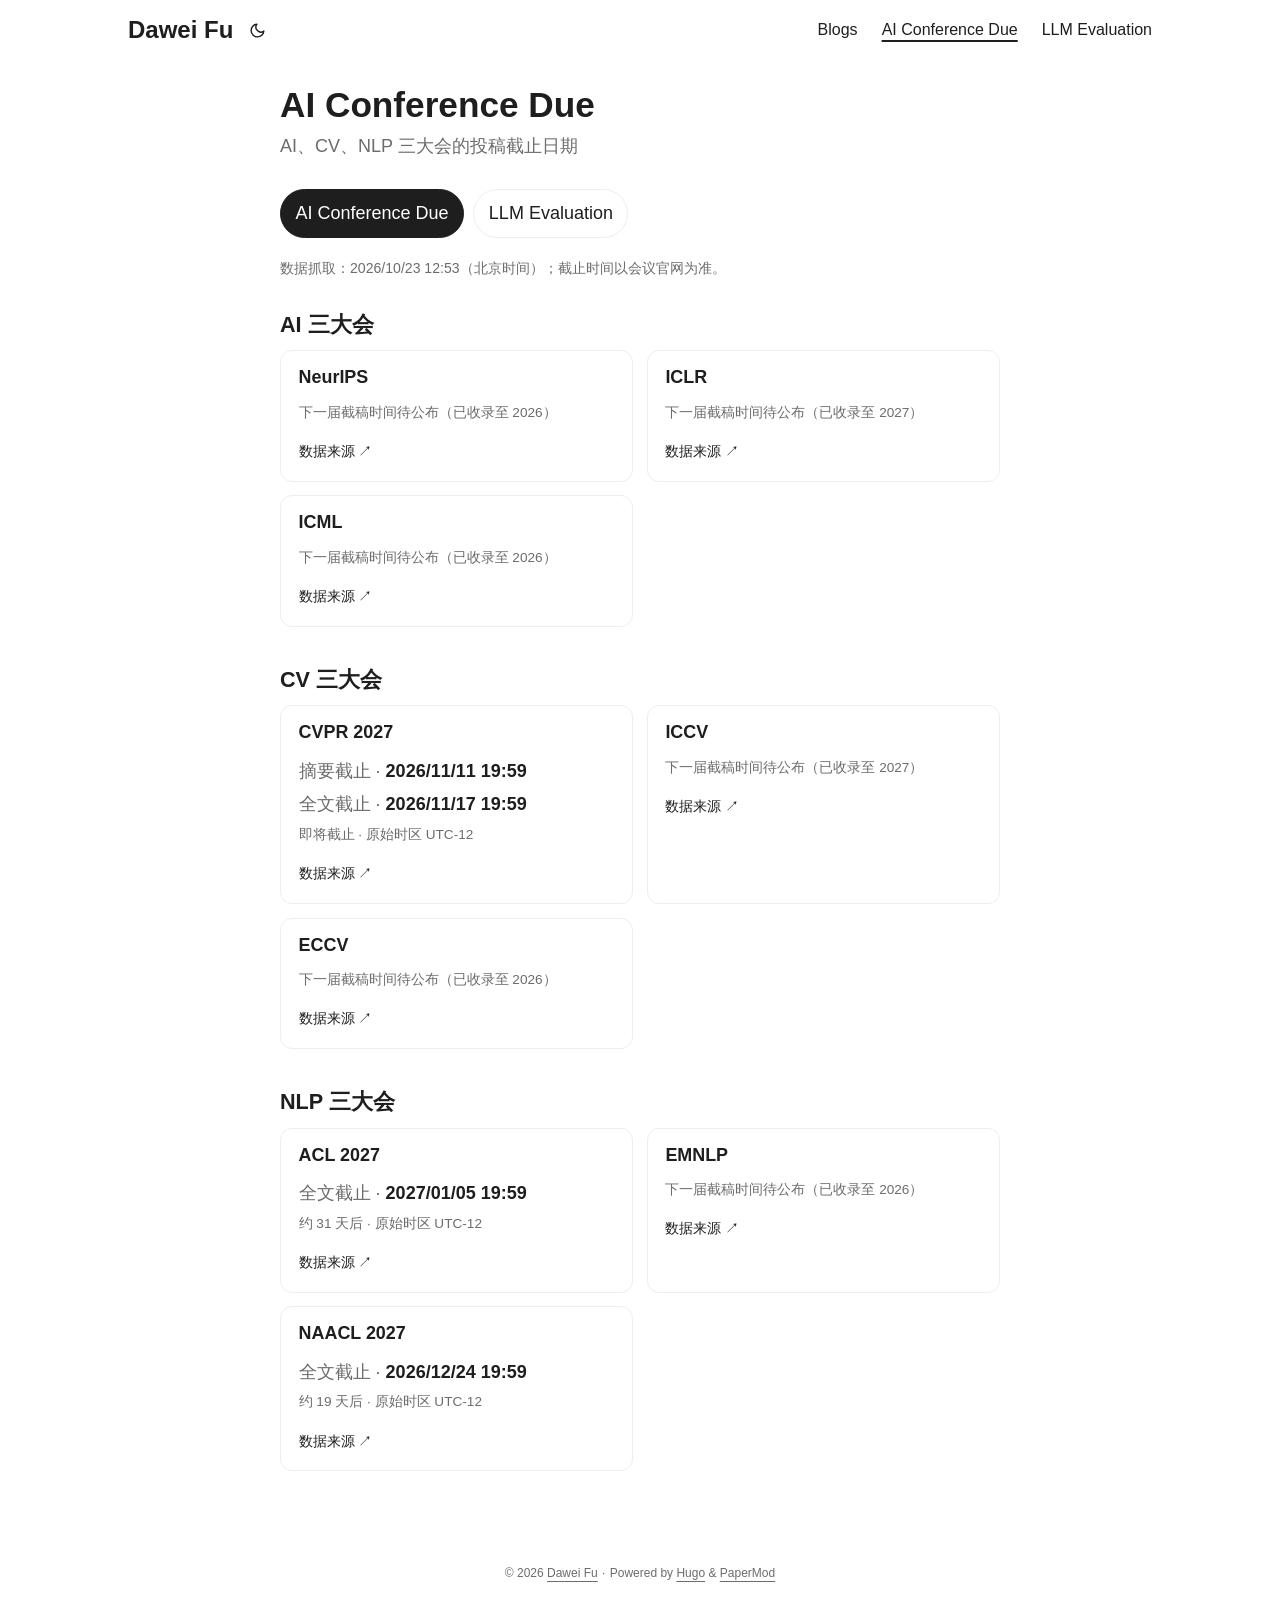
==== ai-conference-due/index.html @ fd36a6df "Add conference deadlines and LLM evaluation dashboards" ====
<!doctype html><html lang=en dir=auto data-theme=auto><head><meta charset=utf-8><meta http-equiv=X-UA-Compatible content="IE=edge"><meta name=viewport content="width=device-width,initial-scale=1,shrink-to-fit=no"><meta name=robots content="index, follow"><title>AI Conference Due | Dawei Fu</title><meta name=keywords content><meta name=description content="AI、CV、NLP 三大会的投稿截止日期"><meta name=author content="Dawei Fu"><link rel=canonical href=https://PKUfudawei.github.io/ai-conference-due/><link crossorigin=anonymous href=/assets/css/stylesheet.d0e9a8d10036d8278cde99081a6942701c24ea06ce4db6581960a3df1e7b24b6.css integrity="sha256-0Omo0QA22CeM3pkIGmlCcBwk6gbOTbZYGWCj3x57JLY=" rel="preload stylesheet" as=style><link rel=icon href=https://PKUfudawei.github.io/favicon.ico><link rel=icon type=image/png sizes=16x16 href=https://PKUfudawei.github.io/favicon-16x16.png><link rel=icon type=image/png sizes=32x32 href=https://PKUfudawei.github.io/favicon-32x32.png><link rel=apple-touch-icon href=https://PKUfudawei.github.io/apple-touch-icon.png><link rel=mask-icon href=https://PKUfudawei.github.io/safari-pinned-tab.svg><meta name=theme-color content="#2e2e33"><meta name=msapplication-TileColor content="#2e2e33"><link rel=alternate hreflang=en href=https://PKUfudawei.github.io/ai-conference-due/><noscript><style>#theme-toggle,.top-link{display:none}</style><style>@media(prefers-color-scheme:dark){:root{--theme:rgb(29, 30, 32);--entry:rgb(46, 46, 51);--primary:rgb(218, 218, 219);--secondary:rgb(155, 156, 157);--tertiary:rgb(65, 66, 68);--content:rgb(196, 196, 197);--code-block-bg:rgb(46, 46, 51);--code-bg:rgb(55, 56, 62);--border:rgb(51, 51, 51);color-scheme:dark}.list{background:var(--theme)}.toc{background:var(--entry)}}</style></noscript><script>localStorage.getItem("pref-theme")==="dark"?document.querySelector("html").dataset.theme="dark":localStorage.getItem("pref-theme")==="light"?document.querySelector("html").dataset.theme="light":window.matchMedia("(prefers-color-scheme: dark)").matches?document.querySelector("html").dataset.theme="dark":document.querySelector("html").dataset.theme="light"</script><meta property="og:url" content="https://PKUfudawei.github.io/ai-conference-due/"><meta property="og:site_name" content="Dawei Fu"><meta property="og:title" content="AI Conference Due"><meta property="og:description" content="AI、CV、NLP 三大会的投稿截止日期"><meta property="og:locale" content="en_US"><meta property="og:type" content="article"><meta name=twitter:card content="summary"><meta name=twitter:title content="AI Conference Due"><meta name=twitter:description content="AI、CV、NLP 三大会的投稿截止日期"><script type=application/ld+json>{"@context":"https://schema.org","@type":"BreadcrumbList","itemListElement":[{"@type":"ListItem","position":1,"name":"AI Conference Due","item":"https://PKUfudawei.github.io/ai-conference-due/"}]}</script><script type=application/ld+json>{"@context":"https://schema.org","@type":"BlogPosting","headline":"AI Conference Due","name":"AI Conference Due","description":"AI、CV、NLP 三大会的投稿截止日期","keywords":[],"articleBody":"","wordCount":"0","inLanguage":"en","datePublished":"0001-01-01T00:00:00Z","dateModified":"0001-01-01T00:00:00Z","author":{"@type":"Person","name":"Dawei Fu"},"mainEntityOfPage":{"@type":"WebPage","@id":"https://PKUfudawei.github.io/ai-conference-due/"},"publisher":{"@type":"Organization","name":"Dawei Fu","logo":{"@type":"ImageObject","url":"https://PKUfudawei.github.io/favicon.ico"}}}</script></head><body id=top><header class=header><nav class=header-nav><div class=logo><a href=https://PKUfudawei.github.io/ accesskey=h title="Dawei Fu (Alt + H)">Dawei Fu</a><div class=logo-switches><button id=theme-toggle class=theme-toggle accesskey=t title="(Alt + T)" aria-label="Toggle theme">
<svg class="moon" width="17" height="17" viewBox="0 0 24 24" fill="none" stroke="currentColor" stroke-width="2" stroke-linecap="round" stroke-linejoin="round"><path d="M21 12.79A9 9 0 1111.21 3 7 7 0 0021 12.79z"/></svg>
<svg class="sun" width="17" height="17" viewBox="0 0 24 24" fill="none" stroke="currentColor" stroke-width="2" stroke-linecap="round" stroke-linejoin="round"><circle cx="12" cy="12" r="5"/><line x1="12" y1="1" x2="12" y2="3"/><line x1="12" y1="21" x2="12" y2="23"/><line x1="4.22" y1="4.22" x2="5.64" y2="5.64"/><line x1="18.36" y1="18.36" x2="19.78" y2="19.78"/><line x1="1" y1="12" x2="3" y2="12"/><line x1="21" y1="12" x2="23" y2="12"/><line x1="4.22" y1="19.78" x2="5.64" y2="18.36"/><line x1="18.36" y1="5.64" x2="19.78" y2="4.22"/></svg></button></div></div><ul id=menu class=menu><li><a href=https://PKUfudawei.github.io/ title=Blogs><span>Blogs</span></a></li><li><a href=https://PKUfudawei.github.io/ai-conference-due/ title="AI Conference Due"><span class=active>AI Conference Due</span></a></li><li><a href=https://PKUfudawei.github.io/llm-evaluation/ title="LLM Evaluation"><span>LLM Evaluation</span></a></li></ul></nav></header><main class=main><article class=dashboard data-dashboard=conferences><header class=dashboard-header><h1>AI Conference Due</h1><p>AI、CV、NLP 三大会的投稿截止日期</p></header><div class=dashboard-tabs aria-label="Dashboard pages"><a href=/ai-conference-due/ aria-current=page>AI Conference Due</a>
<a href=/llm-evaluation/>LLM Evaluation</a></div><p class=dashboard-update id=dashboard-update aria-live=polite>正在加载数据…</p><div id=dashboard-content></div></article><script src=/js/dashboard.js defer></script></main><footer class=footer><span>&copy; 2026 <a href=https://PKUfudawei.github.io/>Dawei Fu</a></span> ·
<span>Powered by
<a href="https://gohugo.io/?utm_source=papermod" rel=noopener target=_blank>Hugo</a> &
<a href=https://github.com/adityatelange/hugo-PaperMod/ rel=noopener target=_blank>PaperMod</a></span></footer><a href=#top id=top-link class="top-link hidden" aria-label="go to top" title="Go to Top (Alt + G)" accesskey=g><svg viewBox="0 0 24 24" fill="none" stroke="currentColor" stroke-width="2" stroke-linecap="round" stroke-linejoin="round" class="feather feather-chevrons-up"><polyline points="17 11 12 6 7 11"/><polyline points="17 18 12 13 7 18"/></svg>
</a><script>let menu=document.getElementById("menu");if(menu){const e=localStorage.getItem("menu-scroll-position");e&&(menu.scrollLeft=parseInt(e,10)),menu.onscroll=function(){localStorage.setItem("menu-scroll-position",menu.scrollLeft)}}document.querySelectorAll('a[href^="#"]').forEach(e=>{e.addEventListener("click",function(e){e.preventDefault();var t=this.getAttribute("href").substr(1);window.matchMedia("(prefers-reduced-motion: reduce)").matches?document.querySelector(`[id='${decodeURIComponent(t)}']`).scrollIntoView():document.querySelector(`[id='${decodeURIComponent(t)}']`).scrollIntoView({behavior:"smooth"}),t==="top"?history.replaceState(null,null," "):history.pushState(null,null,`#${t}`)})})</script><script>var toplink=document.getElementById("top-link");window.onscroll=function(){const e=window.innerHeight;document.body.scrollTop>e||document.documentElement.scrollTop>e?toplink.classList.remove("hidden"):toplink.classList.add("hidden")}</script><script>document.getElementById("theme-toggle").addEventListener("click",()=>{const e=document.querySelector("html");e.dataset.theme==="dark"?(e.dataset.theme="light",localStorage.setItem("pref-theme","light")):(e.dataset.theme="dark",localStorage.setItem("pref-theme","dark"))})</script><script>document.querySelectorAll("pre > code").forEach(e=>{const n=e.parentNode.parentNode,t=document.createElement("button");t.classList.add("copy-code"),t.innerHTML="copy";function s(){t.innerHTML="copied!",setTimeout(()=>{t.innerHTML="copy"},2e3)}t.addEventListener("click",t=>{if("clipboard"in navigator){navigator.clipboard.writeText(e.textContent),s();return}const n=document.createRange();n.selectNodeContents(e);const o=window.getSelection();o.removeAllRanges(),o.addRange(n);try{document.execCommand("copy"),s()}catch{}o.removeRange(n)}),n.classList.contains("highlight")?n.appendChild(t):n.parentNode.firstChild==n||(e.parentNode.parentNode.parentNode.parentNode.parentNode.nodeName=="TABLE"?e.parentNode.parentNode.parentNode.parentNode.parentNode.appendChild(t):e.parentNode.appendChild(t))})</script></body></html>
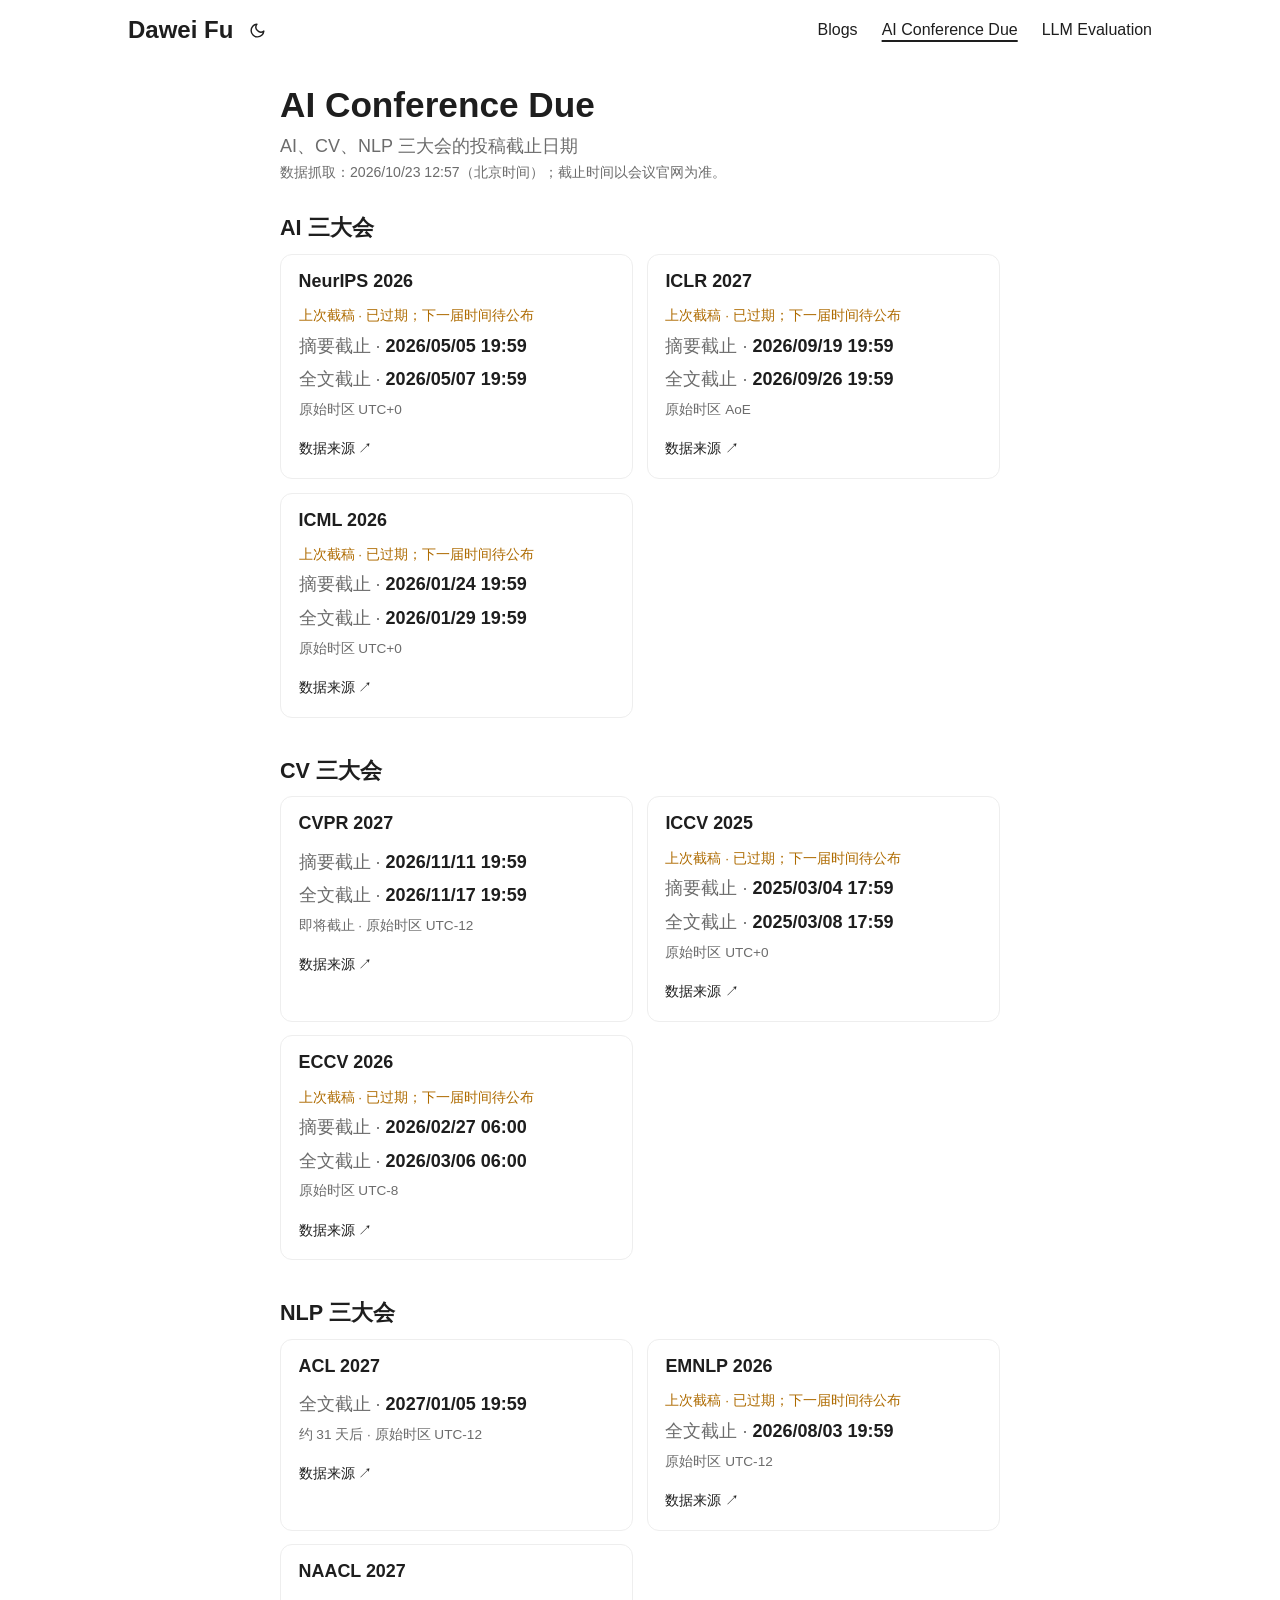
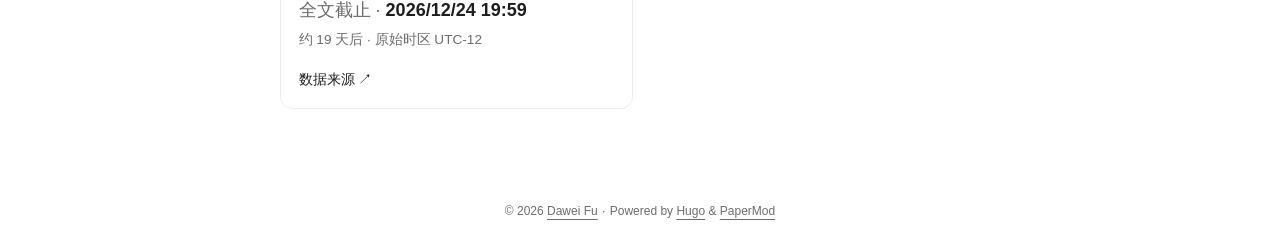
==== commit 31162884: "Show last known conference deadline when upcoming date is unavailable" ====
--- a/ai-conference-due/index.html
+++ b/ai-conference-due/index.html
@@ -1,7 +1,6 @@
-<!doctype html><html lang=en dir=auto data-theme=auto><head><meta charset=utf-8><meta http-equiv=X-UA-Compatible content="IE=edge"><meta name=viewport content="width=device-width,initial-scale=1,shrink-to-fit=no"><meta name=robots content="index, follow"><title>AI Conference Due | Dawei Fu</title><meta name=keywords content><meta name=description content="AI、CV、NLP 三大会的投稿截止日期"><meta name=author content="Dawei Fu"><link rel=canonical href=https://PKUfudawei.github.io/ai-conference-due/><link crossorigin=anonymous href=/assets/css/stylesheet.d0e9a8d10036d8278cde99081a6942701c24ea06ce4db6581960a3df1e7b24b6.css integrity="sha256-0Omo0QA22CeM3pkIGmlCcBwk6gbOTbZYGWCj3x57JLY=" rel="preload stylesheet" as=style><link rel=icon href=https://PKUfudawei.github.io/favicon.ico><link rel=icon type=image/png sizes=16x16 href=https://PKUfudawei.github.io/favicon-16x16.png><link rel=icon type=image/png sizes=32x32 href=https://PKUfudawei.github.io/favicon-32x32.png><link rel=apple-touch-icon href=https://PKUfudawei.github.io/apple-touch-icon.png><link rel=mask-icon href=https://PKUfudawei.github.io/safari-pinned-tab.svg><meta name=theme-color content="#2e2e33"><meta name=msapplication-TileColor content="#2e2e33"><link rel=alternate hreflang=en href=https://PKUfudawei.github.io/ai-conference-due/><noscript><style>#theme-toggle,.top-link{display:none}</style><style>@media(prefers-color-scheme:dark){:root{--theme:rgb(29, 30, 32);--entry:rgb(46, 46, 51);--primary:rgb(218, 218, 219);--secondary:rgb(155, 156, 157);--tertiary:rgb(65, 66, 68);--content:rgb(196, 196, 197);--code-block-bg:rgb(46, 46, 51);--code-bg:rgb(55, 56, 62);--border:rgb(51, 51, 51);color-scheme:dark}.list{background:var(--theme)}.toc{background:var(--entry)}}</style></noscript><script>localStorage.getItem("pref-theme")==="dark"?document.querySelector("html").dataset.theme="dark":localStorage.getItem("pref-theme")==="light"?document.querySelector("html").dataset.theme="light":window.matchMedia("(prefers-color-scheme: dark)").matches?document.querySelector("html").dataset.theme="dark":document.querySelector("html").dataset.theme="light"</script><meta property="og:url" content="https://PKUfudawei.github.io/ai-conference-due/"><meta property="og:site_name" content="Dawei Fu"><meta property="og:title" content="AI Conference Due"><meta property="og:description" content="AI、CV、NLP 三大会的投稿截止日期"><meta property="og:locale" content="en_US"><meta property="og:type" content="article"><meta name=twitter:card content="summary"><meta name=twitter:title content="AI Conference Due"><meta name=twitter:description content="AI、CV、NLP 三大会的投稿截止日期"><script type=application/ld+json>{"@context":"https://schema.org","@type":"BreadcrumbList","itemListElement":[{"@type":"ListItem","position":1,"name":"AI Conference Due","item":"https://PKUfudawei.github.io/ai-conference-due/"}]}</script><script type=application/ld+json>{"@context":"https://schema.org","@type":"BlogPosting","headline":"AI Conference Due","name":"AI Conference Due","description":"AI、CV、NLP 三大会的投稿截止日期","keywords":[],"articleBody":"","wordCount":"0","inLanguage":"en","datePublished":"0001-01-01T00:00:00Z","dateModified":"0001-01-01T00:00:00Z","author":{"@type":"Person","name":"Dawei Fu"},"mainEntityOfPage":{"@type":"WebPage","@id":"https://PKUfudawei.github.io/ai-conference-due/"},"publisher":{"@type":"Organization","name":"Dawei Fu","logo":{"@type":"ImageObject","url":"https://PKUfudawei.github.io/favicon.ico"}}}</script></head><body id=top><header class=header><nav class=header-nav><div class=logo><a href=https://PKUfudawei.github.io/ accesskey=h title="Dawei Fu (Alt + H)">Dawei Fu</a><div class=logo-switches><button id=theme-toggle class=theme-toggle accesskey=t title="(Alt + T)" aria-label="Toggle theme">
+<!doctype html><html lang=en dir=auto data-theme=auto><head><meta charset=utf-8><meta http-equiv=X-UA-Compatible content="IE=edge"><meta name=viewport content="width=device-width,initial-scale=1,shrink-to-fit=no"><meta name=robots content="index, follow"><title>AI Conference Due | Dawei Fu</title><meta name=keywords content><meta name=description content="AI、CV、NLP 三大会的投稿截止日期"><meta name=author content="Dawei Fu"><link rel=canonical href=https://PKUfudawei.github.io/ai-conference-due/><link crossorigin=anonymous href=/assets/css/stylesheet.8a6760ee1666b53fe5b5242eb3e0478019b77de6699edf1391e0b36494ef1b8c.css integrity="sha256-imdg7hZmtT/ltSQus+BHgBm3feZpnt8TkeCzZJTvG4w=" rel="preload stylesheet" as=style><link rel=icon href=https://PKUfudawei.github.io/favicon.ico><link rel=icon type=image/png sizes=16x16 href=https://PKUfudawei.github.io/favicon-16x16.png><link rel=icon type=image/png sizes=32x32 href=https://PKUfudawei.github.io/favicon-32x32.png><link rel=apple-touch-icon href=https://PKUfudawei.github.io/apple-touch-icon.png><link rel=mask-icon href=https://PKUfudawei.github.io/safari-pinned-tab.svg><meta name=theme-color content="#2e2e33"><meta name=msapplication-TileColor content="#2e2e33"><link rel=alternate hreflang=en href=https://PKUfudawei.github.io/ai-conference-due/><noscript><style>#theme-toggle,.top-link{display:none}</style><style>@media(prefers-color-scheme:dark){:root{--theme:rgb(29, 30, 32);--entry:rgb(46, 46, 51);--primary:rgb(218, 218, 219);--secondary:rgb(155, 156, 157);--tertiary:rgb(65, 66, 68);--content:rgb(196, 196, 197);--code-block-bg:rgb(46, 46, 51);--code-bg:rgb(55, 56, 62);--border:rgb(51, 51, 51);color-scheme:dark}.list{background:var(--theme)}.toc{background:var(--entry)}}</style></noscript><script>localStorage.getItem("pref-theme")==="dark"?document.querySelector("html").dataset.theme="dark":localStorage.getItem("pref-theme")==="light"?document.querySelector("html").dataset.theme="light":window.matchMedia("(prefers-color-scheme: dark)").matches?document.querySelector("html").dataset.theme="dark":document.querySelector("html").dataset.theme="light"</script><meta property="og:url" content="https://PKUfudawei.github.io/ai-conference-due/"><meta property="og:site_name" content="Dawei Fu"><meta property="og:title" content="AI Conference Due"><meta property="og:description" content="AI、CV、NLP 三大会的投稿截止日期"><meta property="og:locale" content="en_US"><meta property="og:type" content="article"><meta name=twitter:card content="summary"><meta name=twitter:title content="AI Conference Due"><meta name=twitter:description content="AI、CV、NLP 三大会的投稿截止日期"><script type=application/ld+json>{"@context":"https://schema.org","@type":"BreadcrumbList","itemListElement":[{"@type":"ListItem","position":1,"name":"AI Conference Due","item":"https://PKUfudawei.github.io/ai-conference-due/"}]}</script><script type=application/ld+json>{"@context":"https://schema.org","@type":"BlogPosting","headline":"AI Conference Due","name":"AI Conference Due","description":"AI、CV、NLP 三大会的投稿截止日期","keywords":[],"articleBody":"","wordCount":"0","inLanguage":"en","datePublished":"0001-01-01T00:00:00Z","dateModified":"0001-01-01T00:00:00Z","author":{"@type":"Person","name":"Dawei Fu"},"mainEntityOfPage":{"@type":"WebPage","@id":"https://PKUfudawei.github.io/ai-conference-due/"},"publisher":{"@type":"Organization","name":"Dawei Fu","logo":{"@type":"ImageObject","url":"https://PKUfudawei.github.io/favicon.ico"}}}</script></head><body id=top><header class=header><nav class=header-nav><div class=logo><a href=https://PKUfudawei.github.io/ accesskey=h title="Dawei Fu (Alt + H)">Dawei Fu</a><div class=logo-switches><button id=theme-toggle class=theme-toggle accesskey=t title="(Alt + T)" aria-label="Toggle theme">
 <svg class="moon" width="17" height="17" viewBox="0 0 24 24" fill="none" stroke="currentColor" stroke-width="2" stroke-linecap="round" stroke-linejoin="round"><path d="M21 12.79A9 9 0 1111.21 3 7 7 0 0021 12.79z"/></svg>
-<svg class="sun" width="17" height="17" viewBox="0 0 24 24" fill="none" stroke="currentColor" stroke-width="2" stroke-linecap="round" stroke-linejoin="round"><circle cx="12" cy="12" r="5"/><line x1="12" y1="1" x2="12" y2="3"/><line x1="12" y1="21" x2="12" y2="23"/><line x1="4.22" y1="4.22" x2="5.64" y2="5.64"/><line x1="18.36" y1="18.36" x2="19.78" y2="19.78"/><line x1="1" y1="12" x2="3" y2="12"/><line x1="21" y1="12" x2="23" y2="12"/><line x1="4.22" y1="19.78" x2="5.64" y2="18.36"/><line x1="18.36" y1="5.64" x2="19.78" y2="4.22"/></svg></button></div></div><ul id=menu class=menu><li><a href=https://PKUfudawei.github.io/ title=Blogs><span>Blogs</span></a></li><li><a href=https://PKUfudawei.github.io/ai-conference-due/ title="AI Conference Due"><span class=active>AI Conference Due</span></a></li><li><a href=https://PKUfudawei.github.io/llm-evaluation/ title="LLM Evaluation"><span>LLM Evaluation</span></a></li></ul></nav></header><main class=main><article class=dashboard data-dashboard=conferences><header class=dashboard-header><h1>AI Conference Due</h1><p>AI、CV、NLP 三大会的投稿截止日期</p></header><div class=dashboard-tabs aria-label="Dashboard pages"><a href=/ai-conference-due/ aria-current=page>AI Conference Due</a>
-<a href=/llm-evaluation/>LLM Evaluation</a></div><p class=dashboard-update id=dashboard-update aria-live=polite>正在加载数据…</p><div id=dashboard-content></div></article><script src=/js/dashboard.js defer></script></main><footer class=footer><span>&copy; 2026 <a href=https://PKUfudawei.github.io/>Dawei Fu</a></span> ·
+<svg class="sun" width="17" height="17" viewBox="0 0 24 24" fill="none" stroke="currentColor" stroke-width="2" stroke-linecap="round" stroke-linejoin="round"><circle cx="12" cy="12" r="5"/><line x1="12" y1="1" x2="12" y2="3"/><line x1="12" y1="21" x2="12" y2="23"/><line x1="4.22" y1="4.22" x2="5.64" y2="5.64"/><line x1="18.36" y1="18.36" x2="19.78" y2="19.78"/><line x1="1" y1="12" x2="3" y2="12"/><line x1="21" y1="12" x2="23" y2="12"/><line x1="4.22" y1="19.78" x2="5.64" y2="18.36"/><line x1="18.36" y1="5.64" x2="19.78" y2="4.22"/></svg></button></div></div><ul id=menu class=menu><li><a href=https://PKUfudawei.github.io/ title=Blogs><span>Blogs</span></a></li><li><a href=https://PKUfudawei.github.io/ai-conference-due/ title="AI Conference Due"><span class=active>AI Conference Due</span></a></li><li><a href=https://PKUfudawei.github.io/llm-evaluation/ title="LLM Evaluation"><span>LLM Evaluation</span></a></li></ul></nav></header><main class=main><article class=dashboard data-dashboard=conferences><header class=dashboard-header><h1>AI Conference Due</h1><p>AI、CV、NLP 三大会的投稿截止日期</p></header><p class=dashboard-update id=dashboard-update aria-live=polite>正在加载数据…</p><div id=dashboard-content></div></article><script src=/js/dashboard.js defer></script></main><footer class=footer><span>&copy; 2026 <a href=https://PKUfudawei.github.io/>Dawei Fu</a></span> ·
 <span>Powered by
 <a href="https://gohugo.io/?utm_source=papermod" rel=noopener target=_blank>Hugo</a> &
 <a href=https://github.com/adityatelange/hugo-PaperMod/ rel=noopener target=_blank>PaperMod</a></span></footer><a href=#top id=top-link class="top-link hidden" aria-label="go to top" title="Go to Top (Alt + G)" accesskey=g><svg viewBox="0 0 24 24" fill="none" stroke="currentColor" stroke-width="2" stroke-linecap="round" stroke-linejoin="round" class="feather feather-chevrons-up"><polyline points="17 11 12 6 7 11"/><polyline points="17 18 12 13 7 18"/></svg>
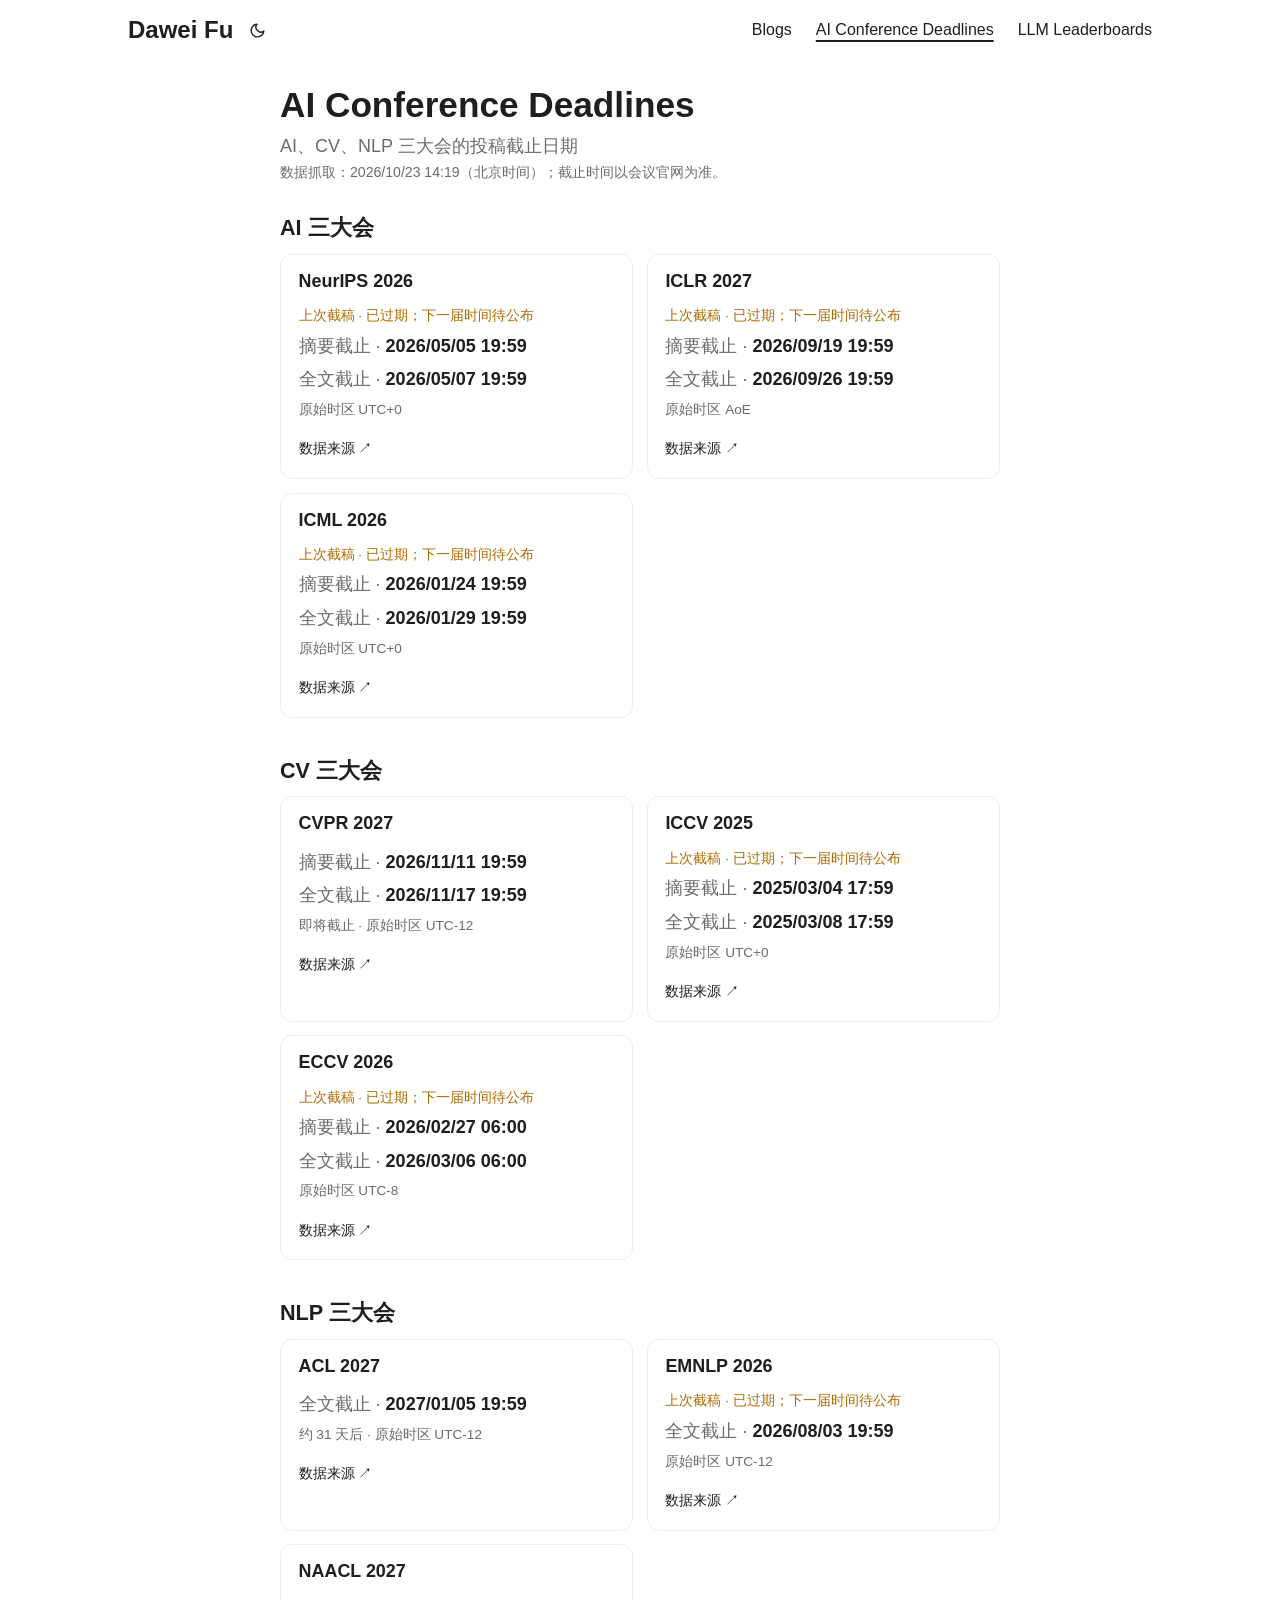
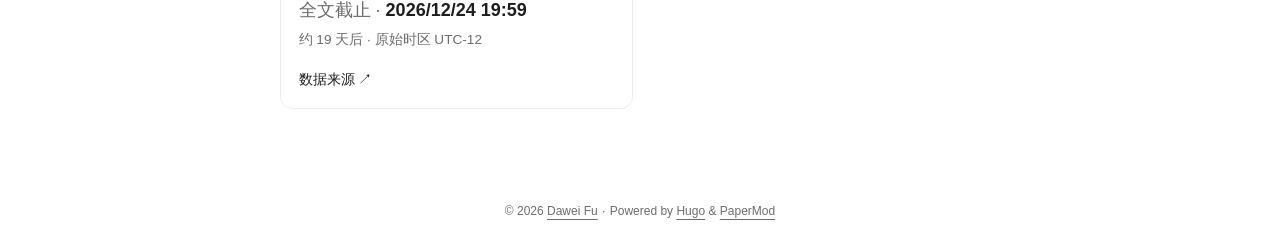
==== commit 5ff69c62: "Add switchable LLM leaderboards and company-best filter" ====
--- a/ai-conference-due/index.html
+++ b/ai-conference-due/index.html
@@ -1,6 +1,6 @@
-<!doctype html><html lang=en dir=auto data-theme=auto><head><meta charset=utf-8><meta http-equiv=X-UA-Compatible content="IE=edge"><meta name=viewport content="width=device-width,initial-scale=1,shrink-to-fit=no"><meta name=robots content="index, follow"><title>AI Conference Due | Dawei Fu</title><meta name=keywords content><meta name=description content="AI、CV、NLP 三大会的投稿截止日期"><meta name=author content="Dawei Fu"><link rel=canonical href=https://PKUfudawei.github.io/ai-conference-due/><link crossorigin=anonymous href=/assets/css/stylesheet.8a6760ee1666b53fe5b5242eb3e0478019b77de6699edf1391e0b36494ef1b8c.css integrity="sha256-imdg7hZmtT/ltSQus+BHgBm3feZpnt8TkeCzZJTvG4w=" rel="preload stylesheet" as=style><link rel=icon href=https://PKUfudawei.github.io/favicon.ico><link rel=icon type=image/png sizes=16x16 href=https://PKUfudawei.github.io/favicon-16x16.png><link rel=icon type=image/png sizes=32x32 href=https://PKUfudawei.github.io/favicon-32x32.png><link rel=apple-touch-icon href=https://PKUfudawei.github.io/apple-touch-icon.png><link rel=mask-icon href=https://PKUfudawei.github.io/safari-pinned-tab.svg><meta name=theme-color content="#2e2e33"><meta name=msapplication-TileColor content="#2e2e33"><link rel=alternate hreflang=en href=https://PKUfudawei.github.io/ai-conference-due/><noscript><style>#theme-toggle,.top-link{display:none}</style><style>@media(prefers-color-scheme:dark){:root{--theme:rgb(29, 30, 32);--entry:rgb(46, 46, 51);--primary:rgb(218, 218, 219);--secondary:rgb(155, 156, 157);--tertiary:rgb(65, 66, 68);--content:rgb(196, 196, 197);--code-block-bg:rgb(46, 46, 51);--code-bg:rgb(55, 56, 62);--border:rgb(51, 51, 51);color-scheme:dark}.list{background:var(--theme)}.toc{background:var(--entry)}}</style></noscript><script>localStorage.getItem("pref-theme")==="dark"?document.querySelector("html").dataset.theme="dark":localStorage.getItem("pref-theme")==="light"?document.querySelector("html").dataset.theme="light":window.matchMedia("(prefers-color-scheme: dark)").matches?document.querySelector("html").dataset.theme="dark":document.querySelector("html").dataset.theme="light"</script><meta property="og:url" content="https://PKUfudawei.github.io/ai-conference-due/"><meta property="og:site_name" content="Dawei Fu"><meta property="og:title" content="AI Conference Due"><meta property="og:description" content="AI、CV、NLP 三大会的投稿截止日期"><meta property="og:locale" content="en_US"><meta property="og:type" content="article"><meta name=twitter:card content="summary"><meta name=twitter:title content="AI Conference Due"><meta name=twitter:description content="AI、CV、NLP 三大会的投稿截止日期"><script type=application/ld+json>{"@context":"https://schema.org","@type":"BreadcrumbList","itemListElement":[{"@type":"ListItem","position":1,"name":"AI Conference Due","item":"https://PKUfudawei.github.io/ai-conference-due/"}]}</script><script type=application/ld+json>{"@context":"https://schema.org","@type":"BlogPosting","headline":"AI Conference Due","name":"AI Conference Due","description":"AI、CV、NLP 三大会的投稿截止日期","keywords":[],"articleBody":"","wordCount":"0","inLanguage":"en","datePublished":"0001-01-01T00:00:00Z","dateModified":"0001-01-01T00:00:00Z","author":{"@type":"Person","name":"Dawei Fu"},"mainEntityOfPage":{"@type":"WebPage","@id":"https://PKUfudawei.github.io/ai-conference-due/"},"publisher":{"@type":"Organization","name":"Dawei Fu","logo":{"@type":"ImageObject","url":"https://PKUfudawei.github.io/favicon.ico"}}}</script></head><body id=top><header class=header><nav class=header-nav><div class=logo><a href=https://PKUfudawei.github.io/ accesskey=h title="Dawei Fu (Alt + H)">Dawei Fu</a><div class=logo-switches><button id=theme-toggle class=theme-toggle accesskey=t title="(Alt + T)" aria-label="Toggle theme">
+<!doctype html><html lang=en dir=auto data-theme=auto><head><meta charset=utf-8><meta http-equiv=X-UA-Compatible content="IE=edge"><meta name=viewport content="width=device-width,initial-scale=1,shrink-to-fit=no"><meta name=robots content="index, follow"><title>AI Conference Deadlines | Dawei Fu</title><meta name=keywords content><meta name=description content="AI、CV、NLP 三大会的投稿截止日期"><meta name=author content="Dawei Fu"><link rel=canonical href=https://PKUfudawei.github.io/ai-conference-due/><link crossorigin=anonymous href=/assets/css/stylesheet.482438cbbbe26292db218a7b5502a0d786f355ea886876ecce73fdd04ee1e6cb.css integrity="sha256-SCQ4y7viYpLbIYp7VQKg14bzVeqIaHbsznP90E7h5ss=" rel="preload stylesheet" as=style><link rel=icon href=https://PKUfudawei.github.io/favicon.ico><link rel=icon type=image/png sizes=16x16 href=https://PKUfudawei.github.io/favicon-16x16.png><link rel=icon type=image/png sizes=32x32 href=https://PKUfudawei.github.io/favicon-32x32.png><link rel=apple-touch-icon href=https://PKUfudawei.github.io/apple-touch-icon.png><link rel=mask-icon href=https://PKUfudawei.github.io/safari-pinned-tab.svg><meta name=theme-color content="#2e2e33"><meta name=msapplication-TileColor content="#2e2e33"><link rel=alternate hreflang=en href=https://PKUfudawei.github.io/ai-conference-due/><noscript><style>#theme-toggle,.top-link{display:none}</style><style>@media(prefers-color-scheme:dark){:root{--theme:rgb(29, 30, 32);--entry:rgb(46, 46, 51);--primary:rgb(218, 218, 219);--secondary:rgb(155, 156, 157);--tertiary:rgb(65, 66, 68);--content:rgb(196, 196, 197);--code-block-bg:rgb(46, 46, 51);--code-bg:rgb(55, 56, 62);--border:rgb(51, 51, 51);color-scheme:dark}.list{background:var(--theme)}.toc{background:var(--entry)}}</style></noscript><script>localStorage.getItem("pref-theme")==="dark"?document.querySelector("html").dataset.theme="dark":localStorage.getItem("pref-theme")==="light"?document.querySelector("html").dataset.theme="light":window.matchMedia("(prefers-color-scheme: dark)").matches?document.querySelector("html").dataset.theme="dark":document.querySelector("html").dataset.theme="light"</script><meta property="og:url" content="https://PKUfudawei.github.io/ai-conference-due/"><meta property="og:site_name" content="Dawei Fu"><meta property="og:title" content="AI Conference Deadlines"><meta property="og:description" content="AI、CV、NLP 三大会的投稿截止日期"><meta property="og:locale" content="en_US"><meta property="og:type" content="article"><meta name=twitter:card content="summary"><meta name=twitter:title content="AI Conference Deadlines"><meta name=twitter:description content="AI、CV、NLP 三大会的投稿截止日期"><script type=application/ld+json>{"@context":"https://schema.org","@type":"BreadcrumbList","itemListElement":[{"@type":"ListItem","position":1,"name":"AI Conference Deadlines","item":"https://PKUfudawei.github.io/ai-conference-due/"}]}</script><script type=application/ld+json>{"@context":"https://schema.org","@type":"BlogPosting","headline":"AI Conference Deadlines","name":"AI Conference Deadlines","description":"AI、CV、NLP 三大会的投稿截止日期","keywords":[],"articleBody":"","wordCount":"0","inLanguage":"en","datePublished":"0001-01-01T00:00:00Z","dateModified":"0001-01-01T00:00:00Z","author":{"@type":"Person","name":"Dawei Fu"},"mainEntityOfPage":{"@type":"WebPage","@id":"https://PKUfudawei.github.io/ai-conference-due/"},"publisher":{"@type":"Organization","name":"Dawei Fu","logo":{"@type":"ImageObject","url":"https://PKUfudawei.github.io/favicon.ico"}}}</script></head><body id=top><header class=header><nav class=header-nav><div class=logo><a href=https://PKUfudawei.github.io/ accesskey=h title="Dawei Fu (Alt + H)">Dawei Fu</a><div class=logo-switches><button id=theme-toggle class=theme-toggle accesskey=t title="(Alt + T)" aria-label="Toggle theme">
 <svg class="moon" width="17" height="17" viewBox="0 0 24 24" fill="none" stroke="currentColor" stroke-width="2" stroke-linecap="round" stroke-linejoin="round"><path d="M21 12.79A9 9 0 1111.21 3 7 7 0 0021 12.79z"/></svg>
-<svg class="sun" width="17" height="17" viewBox="0 0 24 24" fill="none" stroke="currentColor" stroke-width="2" stroke-linecap="round" stroke-linejoin="round"><circle cx="12" cy="12" r="5"/><line x1="12" y1="1" x2="12" y2="3"/><line x1="12" y1="21" x2="12" y2="23"/><line x1="4.22" y1="4.22" x2="5.64" y2="5.64"/><line x1="18.36" y1="18.36" x2="19.78" y2="19.78"/><line x1="1" y1="12" x2="3" y2="12"/><line x1="21" y1="12" x2="23" y2="12"/><line x1="4.22" y1="19.78" x2="5.64" y2="18.36"/><line x1="18.36" y1="5.64" x2="19.78" y2="4.22"/></svg></button></div></div><ul id=menu class=menu><li><a href=https://PKUfudawei.github.io/ title=Blogs><span>Blogs</span></a></li><li><a href=https://PKUfudawei.github.io/ai-conference-due/ title="AI Conference Due"><span class=active>AI Conference Due</span></a></li><li><a href=https://PKUfudawei.github.io/llm-evaluation/ title="LLM Evaluation"><span>LLM Evaluation</span></a></li></ul></nav></header><main class=main><article class=dashboard data-dashboard=conferences><header class=dashboard-header><h1>AI Conference Due</h1><p>AI、CV、NLP 三大会的投稿截止日期</p></header><p class=dashboard-update id=dashboard-update aria-live=polite>正在加载数据…</p><div id=dashboard-content></div></article><script src=/js/dashboard.js defer></script></main><footer class=footer><span>&copy; 2026 <a href=https://PKUfudawei.github.io/>Dawei Fu</a></span> ·
+<svg class="sun" width="17" height="17" viewBox="0 0 24 24" fill="none" stroke="currentColor" stroke-width="2" stroke-linecap="round" stroke-linejoin="round"><circle cx="12" cy="12" r="5"/><line x1="12" y1="1" x2="12" y2="3"/><line x1="12" y1="21" x2="12" y2="23"/><line x1="4.22" y1="4.22" x2="5.64" y2="5.64"/><line x1="18.36" y1="18.36" x2="19.78" y2="19.78"/><line x1="1" y1="12" x2="3" y2="12"/><line x1="21" y1="12" x2="23" y2="12"/><line x1="4.22" y1="19.78" x2="5.64" y2="18.36"/><line x1="18.36" y1="5.64" x2="19.78" y2="4.22"/></svg></button></div></div><ul id=menu class=menu><li><a href=https://PKUfudawei.github.io/ title=Blogs><span>Blogs</span></a></li><li><a href=https://PKUfudawei.github.io/ai-conference-due/ title="AI Conference Deadlines"><span class=active>AI Conference Deadlines</span></a></li><li><a href=https://PKUfudawei.github.io/llm-evaluation/ title="LLM Leaderboards"><span>LLM Leaderboards</span></a></li></ul></nav></header><main class=main><article class=dashboard data-dashboard=conferences><header class=dashboard-header><h1>AI Conference Deadlines</h1><p>AI、CV、NLP 三大会的投稿截止日期</p></header><p class=dashboard-update id=dashboard-update aria-live=polite>正在加载数据…</p><div id=dashboard-content></div></article><script src=/js/dashboard.js defer></script></main><footer class=footer><span>&copy; 2026 <a href=https://PKUfudawei.github.io/>Dawei Fu</a></span> ·
 <span>Powered by
 <a href="https://gohugo.io/?utm_source=papermod" rel=noopener target=_blank>Hugo</a> &
 <a href=https://github.com/adityatelange/hugo-PaperMod/ rel=noopener target=_blank>PaperMod</a></span></footer><a href=#top id=top-link class="top-link hidden" aria-label="go to top" title="Go to Top (Alt + G)" accesskey=g><svg viewBox="0 0 24 24" fill="none" stroke="currentColor" stroke-width="2" stroke-linecap="round" stroke-linejoin="round" class="feather feather-chevrons-up"><polyline points="17 11 12 6 7 11"/><polyline points="17 18 12 13 7 18"/></svg>
